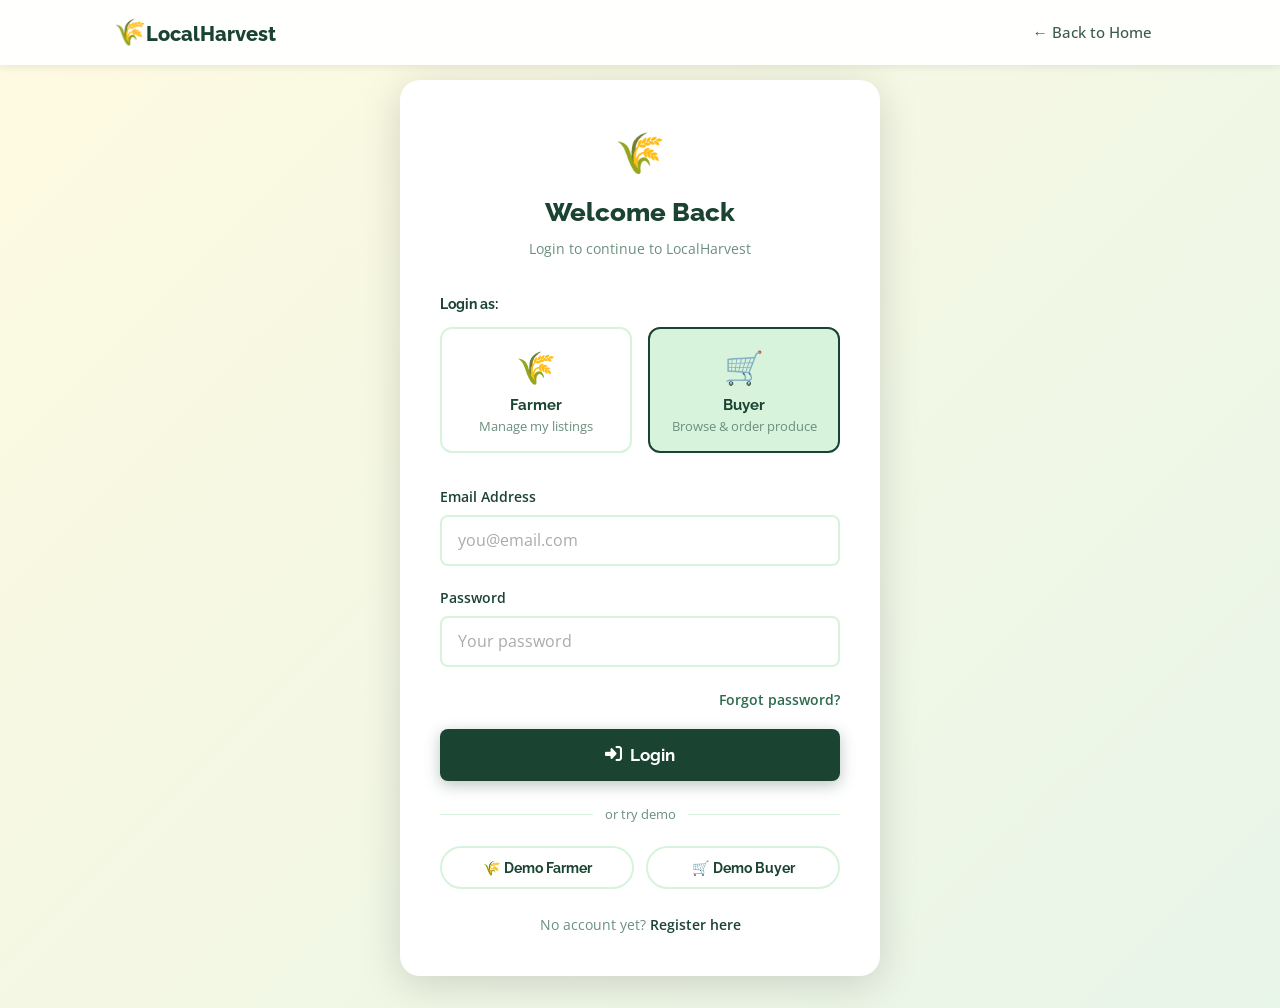
==== add-product.html @ c2644a2f "Add files via upload" ====
<!DOCTYPE html>
<html lang="en">

<head>
  <meta charset="UTF-8">
  <meta name="viewport" content="width=device-width, initial-scale=1.0">
  <title>Add Product – LocalHarvest</title>
  <link
    href="https://fonts.googleapis.com/css2?family=Raleway:wght@400;600;700;800&family=Open+Sans:wght@400;500;600&display=swap"
    rel="stylesheet">
  <link rel="stylesheet" href="https://cdnjs.cloudflare.com/ajax/libs/font-awesome/6.4.0/css/all.min.css">
  <link rel="stylesheet" href="style.css">
</head>

<body data-page="add-product">

  <nav class="navbar">
    <div class="nav-container">
      <div class="nav-brand"><a href="farmer-dashboard.html"><span class="brand-icon">🌾</span><span
            class="brand-name">LocalHarvest</span></a></div>
      <ul class="nav-links" id="navLinks">
        <li><a href="farmer-dashboard.html">← Back to Dashboard</a></li>
      </ul>
    </div>
  </nav>

  <div class="auth-page" style="align-items:flex-start;padding-top:6rem;">
    <div class="auth-card" style="max-width:580px;">
      <div class="auth-header">
        <span style="font-size:2.5rem;display:block;margin-bottom:0.5rem;">🌱</span>
        <h1>List Your Produce</h1>
        <p>Fill in the details below to add your product</p>
      </div>

      <!-- Image upload preview -->
      <div style="text-align:center;margin-bottom:1.5rem;">
        <div id="imgPreview"
          style="width:140px;height:140px;background:var(--green-pale);border-radius:var(--radius-lg);margin:0 auto 0.75rem;display:flex;align-items:center;justify-content:center;font-size:4rem;border:2px dashed var(--green-light);cursor:pointer;overflow:hidden;background-size:cover;background-position:center;"
          onclick="document.getElementById('imgUpload').click()">
          📷
        </div>
        <label for="imgUpload" style="font-size:0.85rem;color:var(--green-med);font-weight:600;cursor:pointer;">
          <i class="fas fa-camera"></i> Tap to upload photo
        </label>
        <input type="file" id="imgUpload" accept="image/*" style="display:none;">
      </div>

      <form id="addProductForm" novalidate>
        <div class="form-group">
          <label for="productName">Product Name <span style="color:#e74c3c;">*</span></label>
          <input type="text" id="productName" class="form-control" placeholder="e.g. Fresh Tomatoes, Sweet Corn">
          <div class="form-error" id="productNameError">Product name is required.</div>
        </div>

        <div style="display:grid;grid-template-columns:1fr 1fr;gap:1rem;">
          <div class="form-group">
            <label for="productCategory">Category <span style="color:#e74c3c;">*</span></label>
            <select id="productCategory" class="form-control">
              <option value="">Select category</option>
              <option value="vegetables">🥬 Vegetables</option>
              <option value="fruits">🍎 Fruits</option>
              <option value="grains">🌾 Grains</option>
              <option value="herbs">🌿 Herbs</option>
            </select>
            <div class="form-error" id="productCategoryError">Please select a category.</div>
          </div>
          <div class="form-group">
            <label for="productUnit">Unit / Per <span style="color:#e74c3c;">*</span></label>
            <select id="productUnit" class="form-control">
              <option value="">Select unit</option>
              <option value="kg">kg</option>
              <option value="bundle">bundle</option>
              <option value="piece">piece</option>
              <option value="tray">tray</option>
              <option value="sack">sack</option>
              <option value="liter">liter</option>
            </select>
            <div class="form-error" id="productUnitError">Please select a unit.</div>
          </div>
        </div>

        <div style="display:grid;grid-template-columns:1fr 1fr;gap:1rem;">
          <div class="form-group">
            <label for="productPrice">Price (₱) <span style="color:#e74c3c;">*</span></label>
            <input type="number" id="productPrice" class="form-control" placeholder="e.g. 45" min="1">
            <div class="form-error" id="productPriceError">Price is required.</div>
          </div>
          <div class="form-group">
            <label for="productQty">Available Quantity <span style="color:#e74c3c;">*</span></label>
            <input type="number" id="productQty" class="form-control" placeholder="e.g. 50" min="1">
            <div class="form-error" id="productQtyError">Quantity is required.</div>
          </div>
        </div>

        <div class="form-group">
          <label for="productDesc">Description (Optional)</label>
          <textarea id="productDesc" class="form-control" rows="3"
            placeholder="Describe your product, how it's grown, freshness, etc." style="resize:vertical;"></textarea>
        </div>

        <!-- Preview card -->
        <div id="previewCard"
          style="background:var(--cream);border-radius:var(--radius);padding:1rem;margin-bottom:1.25rem;display:none;">
          <p style="font-size:0.8rem;font-weight:600;color:var(--text-light);margin-bottom:0.5rem;">PREVIEW</p>
          <div style="display:flex;align-items:center;gap:1rem;">
            <div id="previewEmoji"
              style="font-size:2rem;width:50px;height:50px;background:var(--green-pale);border-radius:10px;display:flex;align-items:center;justify-content:center;">
            </div>
            <div>
              <div id="previewName" style="font-family:'Raleway',sans-serif;font-weight:700;color:var(--green-dark);">
              </div>
              <div id="previewPrice" style="color:var(--accent-dark);font-weight:600;font-size:0.95rem;"></div>
            </div>
          </div>
        </div>

        <button type="submit" class="btn btn-green btn-block">
          <i class="fas fa-check-circle"></i> List My Product
        </button>
        <a href="farmer-dashboard.html" class="btn btn-secondary btn-block"
          style="margin-top:0.75rem;justify-content:center;">
          Cancel
        </a>
      </form>
    </div>
  </div>

  <script src="data.js"></script>
  <script src="app.js"></script>
  <script>
    // Live preview
    const emojiMap = { vegetables: '🥬', fruits: '🍎', grains: '🌾', herbs: '🌿' };
    function updatePreview() {
      const name = document.getElementById('productName').value;
      const cat = document.getElementById('productCategory').value;
      const price = document.getElementById('productPrice').value;
      const unit = document.getElementById('productUnit').value;
      const card = document.getElementById('previewCard');
      if (name || cat || price) {
        card.style.display = 'block';
        document.getElementById('previewEmoji').textContent = emojiMap[cat] || '📦';
        document.getElementById('previewName').textContent = name || '—';
        document.getElementById('previewPrice').textContent = price ? `₱${price}${unit ? '/' + unit : ''}` : '—';
      } else {
        card.style.display = 'none';
      }
    }
    ['productName', 'productCategory', 'productPrice', 'productUnit'].forEach(id => {
      document.getElementById(id)?.addEventListener('input', updatePreview);
      document.getElementById(id)?.addEventListener('change', updatePreview);
    });
  </script>
</body>

</html>
---- style.css ----
/* ============================================================
   LocalHarvest – Main Stylesheet
   HCI 102 Final Project
   ============================================================ */

:root {
  --green-dark: #1B4332;
  --green-med: #2D6A4F;
  --green-light: #52B788;
  --green-pale: #D8F3DC;
  --cream: #FEFAE0;
  --cream-dark: #F4ECC2;
  --accent: #F4A261;
  --accent-dark: #E07B3A;
  --white: #FFFFFF;
  --text-dark: #1A1A2E;
  --text-mid: #3D5A50;
  --text-light: #6B8F7E;
  --shadow-sm: 0 2px 8px rgba(0, 0, 0, 0.08);
  --shadow-md: 0 4px 20px rgba(0, 0, 0, 0.12);
  --shadow-lg: 0 8px 40px rgba(0, 0, 0, 0.15);
  --radius: 12px;
  --radius-sm: 8px;
  --radius-lg: 20px;
  --transition: 0.25s ease;
}

/* ============================================================ RESET */
*,
*::before,
*::after {
  box-sizing: border-box;
  margin: 0;
  padding: 0;
}

html {
  scroll-behavior: smooth;
}

body {
  font-family: 'Open Sans', sans-serif;
  color: var(--text-dark);
  background: var(--white);
  line-height: 1.6;
}

a {
  text-decoration: none;
  color: inherit;
}

img {
  max-width: 100%;
  display: block;
}

button {
  cursor: pointer;
  border: none;
  background: none;
  font-family: inherit;
}

/* ============================================================ UTILITIES */
.container {
  max-width: 1100px;
  margin: 0 auto;
  padding: 0 1.5rem;
}

.section-header {
  text-align: center;
  margin-bottom: 2.5rem;
}

.section-header h2 {
  font-family: 'Raleway', sans-serif;
  font-size: clamp(1.6rem, 4vw, 2.2rem);
  font-weight: 800;
  color: var(--green-dark);
  margin-bottom: 0.5rem;
}

.section-header p {
  color: var(--text-light);
  font-size: 1rem;
}

/* ============================================================ BUTTONS */
.btn {
  display: inline-flex;
  align-items: center;
  gap: 0.5rem;
  padding: 0.85rem 1.8rem;
  border-radius: 50px;
  font-family: 'Raleway', sans-serif;
  font-weight: 700;
  font-size: 1rem;
  transition: all var(--transition);
  cursor: pointer;
  border: none;
}

.btn-primary {
  background: var(--accent);
  color: var(--white);
  box-shadow: 0 4px 15px rgba(244, 162, 97, 0.4);
}

.btn-primary:hover {
  background: var(--accent-dark);
  transform: translateY(-2px);
  box-shadow: 0 6px 20px rgba(244, 162, 97, 0.5);
}

.btn-secondary {
  background: var(--white);
  color: var(--green-dark);
  border: 2px solid var(--green-pale);
}

.btn-secondary:hover {
  background: var(--green-pale);
  border-color: var(--green-light);
  transform: translateY(-2px);
}

.btn-light {
  background: var(--white);
  color: var(--green-dark);
  font-weight: 700;
}

.btn-light:hover {
  background: var(--cream);
  transform: translateY(-2px);
}

.btn-green {
  background: var(--green-dark);
  color: var(--white);
  box-shadow: 0 4px 15px rgba(27, 67, 50, 0.3);
}

.btn-green:hover {
  background: var(--green-med);
  transform: translateY(-2px);
}

/* ============================================================ NAVBAR */
.navbar {
  position: fixed;
  top: 0;
  left: 0;
  right: 0;
  z-index: 1000;
  background: rgba(255, 255, 255, 0.95);
  backdrop-filter: blur(10px);
  box-shadow: var(--shadow-sm);
  transition: all var(--transition);
}

.nav-container {
  max-width: 1100px;
  margin: 0 auto;
  padding: 0 1.5rem;
  display: flex;
  align-items: center;
  justify-content: space-between;
  height: 65px;
}

.nav-brand {
  display: flex;
  align-items: center;
  gap: 0.5rem;
}

.brand-icon {
  font-size: 1.6rem;
}

.brand-name {
  font-family: 'Raleway', sans-serif;
  font-weight: 800;
  font-size: 1.25rem;
  color: var(--green-dark);
}

.nav-links {
  display: flex;
  align-items: center;
  gap: 0.5rem;
  list-style: none;
}

.nav-links a {
  padding: 0.45rem 0.9rem;
  border-radius: 8px;
  font-size: 0.95rem;
  font-weight: 500;
  color: var(--text-mid);
  transition: all var(--transition);
}

.nav-links a:hover {
  color: var(--green-dark);
  background: var(--green-pale);
}

.nav-btn {
  font-family: 'Raleway', sans-serif;
  font-weight: 700 !important;
}

.btn-outline {
  border: 2px solid var(--green-light) !important;
  color: var(--green-dark) !important;
  padding: 0.4rem 1.1rem !important;
}

.btn-filled {
  background: var(--green-dark) !important;
  color: var(--white) !important;
  padding: 0.4rem 1.1rem !important;
  border-radius: 8px;
}

.btn-filled:hover {
  background: var(--green-med) !important;
}

.nav-toggle {
  display: none;
  font-size: 1.3rem;
  color: var(--green-dark);
  padding: 0.4rem;
}

/* ============================================================ HERO */
.hero {
  min-height: 100vh;
  padding: 6rem 1.5rem 3rem;
  display: flex;
  align-items: center;
  background: linear-gradient(135deg, var(--cream) 0%, #e8f5e9 50%, var(--white) 100%);
}

.hero {
  max-width: 1100px;
  margin: 0 auto;
  display: grid;
  grid-template-columns: 1fr 1fr;
  gap: 4rem;
  align-items: center;
  width: 100%;
}

.hero-badge {
  display: inline-block;
  background: var(--green-pale);
  color: var(--green-dark);
  padding: 0.5rem 1.2rem;
  border-radius: 50px;
  font-size: 0.9rem;
  font-weight: 600;
  margin-bottom: 1.5rem;
}

.hero-content h1 {
  font-family: 'Raleway', sans-serif;
  font-size: clamp(2rem, 5vw, 3rem);
  font-weight: 800;
  line-height: 1.2;
  color: var(--green-dark);
  margin-bottom: 1rem;
}

.hero-content h1 .highlight {
  color: var(--accent-dark);
  position: relative;
}

.hero-sub {
  font-size: 1.1rem;
  color: var(--text-mid);
  margin-bottom: 2rem;
  max-width: 440px;
}

.hero-btns {
  display: flex;
  gap: 1rem;
  flex-wrap: wrap;
  margin-bottom: 2.5rem;
}

.hero-stats {
  display: flex;
  align-items: center;
  gap: 1.5rem;
}

.stat {
  display: flex;
  flex-direction: column;
}

.stat-num {
  font-family: 'Raleway', sans-serif;
  font-size: 1.5rem;
  font-weight: 800;
  color: var(--green-dark);
}

.stat-label {
  font-size: 0.8rem;
  color: var(--text-light);
}

.stat-divider {
  width: 1px;
  height: 35px;
  background: var(--green-light);
  opacity: 0.4;
}

/* Hero visual – card stack */
.hero-visual {
  display: flex;
  justify-content: center;
  align-items: center;
}

.hero-card-stack {
  position: relative;
  width: 260px;
  height: 320px;
}

.product-preview-card {
  position: absolute;
  width: 220px;
  background: var(--white);
  border-radius: var(--radius-lg);
  box-shadow: var(--shadow-md);
  overflow: hidden;
  transition: transform 0.4s ease;
}

.ppc-img {
  height: 130px;
  display: flex;
  align-items: center;
  justify-content: center;
  font-size: 2.5rem;
}

.ppc-info {
  padding: 1rem;
  display: flex;
  flex-direction: column;
  gap: 0.25rem;
}

.ppc-info strong {
  font-family: 'Raleway', sans-serif;
  font-size: 1rem;
  font-weight: 700;
  color: var(--green-dark);
}

.ppc-info span {
  font-size: 0.95rem;
  font-weight: 600;
  color: var(--accent-dark);
}

.ppc-farmer {
  font-size: 0.8rem;
  color: var(--text-light);
  margin-top: 0.25rem;
}

.card-back {
  top: 20px;
  left: 20px;
  transform: rotate(-6deg);
  z-index: 1;
  opacity: 0.75;
}

.card-mid {
  top: 10px;
  left: 10px;
  transform: rotate(-2deg);
  z-index: 2;
  opacity: 0.9;
}

.card-front {
  top: 0;
  left: 0;
  transform: rotate(2deg);
  z-index: 3;
}

.card-front:hover {
  transform: rotate(0deg) scale(1.03);
  box-shadow: var(--shadow-lg);
}

/* ============================================================ HOW IT WORKS */
.how-it-works {
  background: var(--white);
  padding: 5rem 1.5rem;
}

.steps-grid {
  display: grid;
  grid-template-columns: 1fr auto 1fr;
  gap: 2rem;
  align-items: start;
}

.role-badge {
  display: inline-flex;
  align-items: center;
  gap: 0.5rem;
  padding: 0.6rem 1.2rem;
  border-radius: 50px;
  font-family: 'Raleway', sans-serif;
  font-weight: 700;
  font-size: 0.9rem;
  margin-bottom: 1.5rem;
}

.farmer-badge {
  background: var(--green-pale);
  color: var(--green-dark);
}

.buyer-badge {
  background: #fff3e0;
  color: #c25f0a;
}

.step {
  display: flex;
  gap: 1rem;
  margin-bottom: 1.5rem;
  align-items: flex-start;
}

.step-num {
  width: 40px;
  height: 40px;
  min-width: 40px;
  background: var(--green-dark);
  color: var(--white);
  border-radius: 50%;
  display: flex;
  align-items: center;
  justify-content: center;
  font-family: 'Raleway', sans-serif;
  font-weight: 800;
  font-size: 1rem;
}

.step-text strong {
  font-family: 'Raleway', sans-serif;
  font-size: 1rem;
  font-weight: 700;
  color: var(--green-dark);
  display: block;
  margin-bottom: 0.25rem;
}

.step-text p {
  font-size: 0.9rem;
  color: var(--text-light);
}

.steps-divider {
  display: flex;
  flex-direction: column;
  align-items: center;
  justify-content: center;
  gap: 0.5rem;
  padding-top: 3rem;
}

.divider-line {
  flex: 1;
  width: 2px;
  background: linear-gradient(to bottom, transparent, var(--green-light), transparent);
}

.divider-icon {
  font-size: 1.8rem;
}

/* ============================================================ BROWSE PREVIEW */
.browse-preview {
  background: var(--cream);
  padding: 5rem 1.5rem;
}

.category-filter {
  display: flex;
  gap: 0.75rem;
  flex-wrap: wrap;
  justify-content: center;
  margin-bottom: 2rem;
}

.cat-btn {
  display: inline-flex;
  align-items: center;
  gap: 0.4rem;
  padding: 0.6rem 1.2rem;
  border-radius: 50px;
  border: 2px solid transparent;
  font-family: 'Raleway', sans-serif;
  font-weight: 600;
  font-size: 0.9rem;
  color: var(--text-mid);
  background: var(--white);
  cursor: pointer;
  transition: all var(--transition);
}

.cat-btn:hover,
.cat-btn.active {
  background: var(--green-dark);
  color: var(--white);
  border-color: var(--green-dark);
}

.products-grid {
  display: grid;
  grid-template-columns: repeat(auto-fill, minmax(220px, 1fr));
  gap: 1.5rem;
  margin-bottom: 2rem;
}

/* Product card */
.product-card {
  background: var(--white);
  border-radius: var(--radius);
  box-shadow: var(--shadow-sm);
  overflow: hidden;
  transition: all var(--transition);
  cursor: pointer;
}

.product-card:hover {
  transform: translateY(-4px);
  box-shadow: var(--shadow-md);
}

.product-card-img {
  height: 150px;
  display: flex;
  align-items: center;
  justify-content: center;
  font-size: 3.5rem;
  background: var(--green-pale);
  position: relative;
}

.product-card-body {
  padding: 1rem;
}

.product-card-name {
  font-family: 'Raleway', sans-serif;
  font-weight: 700;
  font-size: 1rem;
  color: var(--green-dark);
  margin-bottom: 0.25rem;
}

.product-card-price {
  font-size: 1.05rem;
  font-weight: 600;
  color: var(--accent-dark);
  margin-bottom: 0.5rem;
}

.product-card-meta {
  font-size: 0.8rem;
  color: var(--text-light);
  display: flex;
  align-items: center;
  gap: 0.4rem;
}

.badge-available {
  background: var(--green-pale);
  color: var(--green-dark);
  font-size: 0.7rem;
  font-weight: 600;
  padding: 0.2rem 0.6rem;
  border-radius: 20px;
}

.browse-cta {
  text-align: center;
}

/* ============================================================ FARMER CTA SECTION */
.farmer-cta {
  background: var(--green-dark);
  padding: 5rem 1.5rem;
}

.cta-content {
  display: grid;
  grid-template-columns: 1fr 1fr;
  gap: 4rem;
  align-items: center;
  max-width: 1100px;
  margin: 0 auto;
}

.cta-text h2 {
  font-family: 'Raleway', sans-serif;
  font-size: clamp(1.6rem, 4vw, 2.2rem);
  font-weight: 800;
  color: var(--white);
  margin-bottom: 1rem;
}

.cta-text p {
  color: var(--green-pale);
  font-size: 1rem;
  margin-bottom: 2rem;
}

.cta-icons {
  display: flex;
  gap: 2rem;
  justify-content: center;
  flex-wrap: wrap;
}

.cta-icon-item {
  display: flex;
  flex-direction: column;
  align-items: center;
  gap: 0.5rem;
}

.cta-icon-item span {
  font-size: 2.5rem;
  background: rgba(255, 255, 255, 0.1);
  width: 65px;
  height: 65px;
  border-radius: 16px;
  display: flex;
  align-items: center;
  justify-content: center;
}

.cta-icon-item p {
  color: var(--green-pale);
  font-size: 0.85rem;
  font-weight: 500;
  text-align: center;
}

/* ============================================================ FOOTER */
.footer {
  background: var(--text-dark);
  padding: 3rem 1.5rem 1.5rem;
}

.footer-top {
  display: flex;
  justify-content: space-between;
  align-items: flex-start;
  flex-wrap: wrap;
  gap: 2rem;
  margin-bottom: 2rem;
}

.footer-brand .brand-name {
  color: var(--white);
  font-size: 1.2rem;
}

.footer-brand p {
  color: #888;
  font-size: 0.85rem;
  margin-top: 0.5rem;
}

.footer-links {
  display: flex;
  flex-direction: column;
  gap: 0.5rem;
}

.footer-links a {
  color: #aaa;
  font-size: 0.9rem;
  transition: color var(--transition);
}

.footer-links a:hover {
  color: var(--green-light);
}

.footer-bottom {
  border-top: 1px solid #333;
  padding-top: 1.5rem;
  text-align: center;
}

.footer-bottom p {
  color: #666;
  font-size: 0.8rem;
}

/* ============================================================ FORMS */
.auth-page {
  min-height: 100vh;
  background: linear-gradient(135deg, var(--cream) 0%, #e8f5e9 100%);
  display: flex;
  align-items: center;
  justify-content: center;
  padding: 2rem 1rem;
  padding-top: 5rem;
}

.auth-card {
  background: var(--white);
  border-radius: var(--radius-lg);
  box-shadow: var(--shadow-lg);
  padding: 2.5rem;
  width: 100%;
  max-width: 480px;
}

.auth-header {
  text-align: center;
  margin-bottom: 2rem;
}

.auth-header .brand-icon {
  font-size: 2.5rem;
  display: block;
  margin-bottom: 0.5rem;
}

.auth-header h1 {
  font-family: 'Raleway', sans-serif;
  font-weight: 800;
  font-size: 1.6rem;
  color: var(--green-dark);
  margin-bottom: 0.25rem;
}

.auth-header p {
  color: var(--text-light);
  font-size: 0.9rem;
}

.role-selector {
  display: grid;
  grid-template-columns: 1fr 1fr;
  gap: 1rem;
  margin-bottom: 2rem;
}

.role-btn {
  padding: 1rem;
  border: 2px solid var(--green-pale);
  border-radius: var(--radius);
  background: var(--white);
  cursor: pointer;
  transition: all var(--transition);
  text-align: center;
}

.role-btn .role-icon {
  font-size: 2rem;
  display: block;
  margin-bottom: 0.5rem;
}

.role-btn .role-label {
  font-family: 'Raleway', sans-serif;
  font-weight: 700;
  font-size: 0.95rem;
  color: var(--green-dark);
  display: block;
}

.role-btn .role-desc {
  font-size: 0.8rem;
  color: var(--text-light);
  display: block;
  margin-top: 0.2rem;
}

.role-btn.active,
.role-btn:hover {
  border-color: var(--green-dark);
  background: var(--green-pale);
}

.form-group {
  margin-bottom: 1.25rem;
}

.form-group label {
  display: block;
  font-weight: 600;
  font-size: 0.9rem;
  color: var(--green-dark);
  margin-bottom: 0.4rem;
}

.form-control {
  width: 100%;
  padding: 0.8rem 1rem;
  border: 2px solid var(--green-pale);
  border-radius: var(--radius-sm);
  font-family: 'Open Sans', sans-serif;
  font-size: 1rem;
  color: var(--text-dark);
  transition: border-color var(--transition);
  background: var(--white);
}

.form-control:focus {
  outline: none;
  border-color: var(--green-light);
  box-shadow: 0 0 0 3px rgba(82, 183, 136, 0.15);
}

.form-control::placeholder {
  color: #aaa;
}

.form-error {
  color: #e74c3c;
  font-size: 0.8rem;
  margin-top: 0.3rem;
  display: none;
}

.form-error.show {
  display: block;
}

.input-invalid {
  border-color: #e74c3c !important;
}

.btn-block {
  width: 100%;
  justify-content: center;
  padding: 1rem;
  font-size: 1.05rem;
  border-radius: var(--radius-sm);
}

.auth-footer {
  text-align: center;
  margin-top: 1.5rem;
  font-size: 0.9rem;
  color: var(--text-light);
}

.auth-footer a {
  color: var(--green-dark);
  font-weight: 600;
}

/* ============================================================ DASHBOARD */
.dashboard-page {
  min-height: 100vh;
  background: var(--cream);
  padding-top: 65px;
}

.dashboard-header {
  background: var(--green-dark);
  color: var(--white);
  padding: 2.5rem 1.5rem;
}

.dashboard-header-inner {
  max-width: 1100px;
  margin: 0 auto;
  display: flex;
  align-items: center;
  justify-content: space-between;
  flex-wrap: wrap;
  gap: 1rem;
}

.dashboard-welcome h1 {
  font-family: 'Raleway', sans-serif;
  font-size: 1.6rem;
  font-weight: 800;
  margin-bottom: 0.25rem;
}

.dashboard-welcome p {
  color: var(--green-pale);
  font-size: 0.9rem;
}

.dashboard-body {
  max-width: 1100px;
  margin: 2rem auto;
  padding: 0 1.5rem;
}

.dashboard-stats {
  display: grid;
  grid-template-columns: repeat(auto-fill, minmax(160px, 1fr));
  gap: 1rem;
  margin-bottom: 2rem;
}

.dash-stat {
  background: var(--white);
  border-radius: var(--radius);
  padding: 1.25rem;
  box-shadow: var(--shadow-sm);
  text-align: center;
}

.dash-stat-num {
  font-family: 'Raleway', sans-serif;
  font-size: 1.8rem;
  font-weight: 800;
  color: var(--green-dark);
}

.dash-stat-label {
  font-size: 0.8rem;
  color: var(--text-light);
  margin-top: 0.25rem;
}

.section-title-row {
  display: flex;
  align-items: center;
  justify-content: space-between;
  margin-bottom: 1.5rem;
}

.section-title-row h2 {
  font-family: 'Raleway', sans-serif;
  font-size: 1.3rem;
  font-weight: 700;
  color: var(--green-dark);
}

.manage-grid {
  display: grid;
  grid-template-columns: repeat(auto-fill, minmax(240px, 1fr));
  gap: 1.25rem;
}

.manage-card {
  background: var(--white);
  border-radius: var(--radius);
  box-shadow: var(--shadow-sm);
  overflow: hidden;
  transition: box-shadow var(--transition);
}

.manage-card:hover {
  box-shadow: var(--shadow-md);
}

.manage-card-img {
  height: 130px;
  display: flex;
  align-items: center;
  justify-content: center;
  font-size: 3rem;
  background: var(--green-pale);
}

.manage-card-body {
  padding: 1rem;
}

.manage-card-name {
  font-family: 'Raleway', sans-serif;
  font-weight: 700;
  font-size: 0.95rem;
  color: var(--green-dark);
  margin-bottom: 0.2rem;
}

.manage-card-price {
  font-size: 0.95rem;
  font-weight: 600;
  color: var(--accent-dark);
  margin-bottom: 0.5rem;
}

.manage-card-meta {
  font-size: 0.78rem;
  color: var(--text-light);
  margin-bottom: 0.75rem;
}

.manage-card-actions {
  display: flex;
  gap: 0.5rem;
}

.btn-edit {
  padding: 0.4rem 0.9rem;
  background: var(--green-pale);
  color: var(--green-dark);
  border-radius: 6px;
  font-size: 0.8rem;
  font-weight: 600;
  transition: all var(--transition);
}

.btn-edit:hover {
  background: var(--green-light);
  color: var(--white);
}

.btn-delete {
  padding: 0.4rem 0.9rem;
  background: #ffe4e4;
  color: #c0392b;
  border-radius: 6px;
  font-size: 0.8rem;
  font-weight: 600;
  transition: all var(--transition);
}

.btn-delete:hover {
  background: #c0392b;
  color: var(--white);
}

/* ============================================================ BROWSE PAGE */
.browse-page {
  min-height: 100vh;
  background: var(--cream);
  padding-top: 65px;
}

.browse-hero {
  background: var(--green-dark);
  padding: 3rem 1.5rem;
  text-align: center;
}

.browse-hero h1 {
  font-family: 'Raleway', sans-serif;
  font-size: 1.8rem;
  font-weight: 800;
  color: var(--white);
  margin-bottom: 0.5rem;
}

.browse-hero p {
  color: var(--green-pale);
}

.location-bar {
  display: flex;
  gap: 0.5rem;
  max-width: 400px;
  margin: 1.5rem auto 0;
}

.location-bar .form-control {
  border-radius: 50px 0 0 50px;
  border-right: none;
}

.location-bar .btn {
  border-radius: 0 50px 50px 0;
  padding: 0.75rem 1.5rem;
}

.browse-body {
  max-width: 1100px;
  margin: 2rem auto;
  padding: 0 1.5rem;
}

/* ============================================================ PRODUCT DETAIL */
.detail-page {
  min-height: 100vh;
  background: var(--cream);
  padding: 5rem 1.5rem 3rem;
}

.detail-card {
  background: var(--white);
  max-width: 800px;
  margin: 0 auto;
  border-radius: var(--radius-lg);
  box-shadow: var(--shadow-lg);
  overflow: hidden;
}

.detail-img {
  height: 280px;
  display: flex;
  align-items: center;
  justify-content: center;
  font-size: 7rem;
  background: linear-gradient(135deg, var(--green-pale), var(--cream));
}

.detail-body {
  padding: 2rem;
}

.detail-category {
  display: inline-block;
  background: var(--green-pale);
  color: var(--green-dark);
  padding: 0.3rem 0.8rem;
  border-radius: 20px;
  font-size: 0.8rem;
  font-weight: 600;
  margin-bottom: 1rem;
}

.detail-name {
  font-family: 'Raleway', sans-serif;
  font-size: 1.8rem;
  font-weight: 800;
  color: var(--green-dark);
  margin-bottom: 0.5rem;
}

.detail-price {
  font-size: 1.6rem;
  font-weight: 700;
  color: var(--accent-dark);
  margin-bottom: 1.5rem;
}

.detail-farmer {
  display: flex;
  align-items: center;
  gap: 0.75rem;
  padding: 1rem;
  background: var(--cream);
  border-radius: var(--radius-sm);
  margin-bottom: 1.5rem;
}

.farmer-avatar {
  width: 45px;
  height: 45px;
  background: var(--green-dark);
  border-radius: 50%;
  display: flex;
  align-items: center;
  justify-content: center;
  font-size: 1.2rem;
  color: var(--white);
}

.farmer-info strong {
  font-family: 'Raleway', sans-serif;
  display: block;
  font-size: 0.95rem;
  color: var(--green-dark);
}

.farmer-info span {
  font-size: 0.82rem;
  color: var(--text-light);
}

.qty-selector {
  display: flex;
  align-items: center;
  gap: 1rem;
  margin-bottom: 1.5rem;
}

.qty-selector label {
  font-weight: 600;
  color: var(--green-dark);
}

.qty-controls {
  display: flex;
  align-items: center;
  gap: 0.75rem;
}

.qty-btn {
  width: 38px;
  height: 38px;
  border: 2px solid var(--green-light);
  border-radius: 50%;
  display: flex;
  align-items: center;
  justify-content: center;
  font-size: 1.1rem;
  font-weight: 700;
  color: var(--green-dark);
  background: var(--white);
  cursor: pointer;
  transition: all var(--transition);
}

.qty-btn:hover {
  background: var(--green-dark);
  color: var(--white);
  border-color: var(--green-dark);
}

.qty-num {
  font-family: 'Raleway', sans-serif;
  font-size: 1.2rem;
  font-weight: 700;
  min-width: 2rem;
  text-align: center;
}

/* ============================================================ MODALS & TOASTS */
.modal-overlay {
  position: fixed;
  inset: 0;
  background: rgba(0, 0, 0, 0.5);
  z-index: 2000;
  display: flex;
  align-items: center;
  justify-content: center;
  padding: 1rem;
  opacity: 0;
  pointer-events: none;
  transition: opacity var(--transition);
}

.modal-overlay.open {
  opacity: 1;
  pointer-events: all;
}

.modal {
  background: var(--white);
  border-radius: var(--radius-lg);
  padding: 2rem;
  max-width: 500px;
  width: 100%;
  box-shadow: var(--shadow-lg);
  transform: scale(0.95);
  transition: transform var(--transition);
}

.modal-overlay.open .modal {
  transform: scale(1);
}

.modal-header {
  display: flex;
  align-items: center;
  justify-content: space-between;
  margin-bottom: 1.5rem;
}

.modal-header h2 {
  font-family: 'Raleway', sans-serif;
  font-size: 1.25rem;
  font-weight: 700;
  color: var(--green-dark);
}

.modal-close {
  font-size: 1.3rem;
  color: var(--text-light);
  cursor: pointer;
}

.toast {
  position: fixed;
  bottom: 1.5rem;
  right: 1.5rem;
  z-index: 3000;
  background: var(--green-dark);
  color: var(--white);
  padding: 1rem 1.5rem;
  border-radius: var(--radius);
  box-shadow: var(--shadow-lg);
  font-size: 0.9rem;
  font-weight: 500;
  transform: translateY(100px);
  opacity: 0;
  transition: all 0.3s ease;
  max-width: 300px;
}

.toast.show {
  transform: translateY(0);
  opacity: 1;
}

.toast.success {
  background: var(--green-dark);
}

.toast.error {
  background: #c0392b;
}

/* ============================================================ ORDER CONFIRM */
.confirm-page {
  min-height: 100vh;
  background: linear-gradient(135deg, var(--cream) 0%, #e8f5e9 100%);
  padding: 5rem 1rem;
  display: flex;
  align-items: center;
  justify-content: center;
}

.confirm-card {
  background: var(--white);
  border-radius: var(--radius-lg);
  box-shadow: var(--shadow-lg);
  padding: 3rem 2rem;
  max-width: 520px;
  width: 100%;
  text-align: center;
}

.confirm-icon {
  font-size: 4rem;
  margin-bottom: 1rem;
  display: block;
}

.confirm-card h1 {
  font-family: 'Raleway', sans-serif;
  font-size: 1.8rem;
  font-weight: 800;
  color: var(--green-dark);
  margin-bottom: 0.5rem;
}

.confirm-card p {
  color: var(--text-light);
  margin-bottom: 2rem;
}

.order-summary {
  background: var(--cream);
  border-radius: var(--radius);
  padding: 1.5rem;
  text-align: left;
  margin-bottom: 2rem;
}

.order-row {
  display: flex;
  justify-content: space-between;
  padding: 0.4rem 0;
  border-bottom: 1px solid var(--cream-dark);
  font-size: 0.9rem;
}

.order-row:last-child {
  border: none;
  font-weight: 700;
  font-size: 1rem;
  color: var(--green-dark);
}

.confirm-btns {
  display: flex;
  flex-direction: column;
  gap: 1rem;
}

/* ============================================================ PROFILE */
.profile-page {
  min-height: 100vh;
  background: var(--cream);
  padding: 5rem 1.5rem 3rem;
}

.profile-card {
  max-width: 600px;
  margin: 0 auto;
}

.profile-header-card {
  background: var(--green-dark);
  border-radius: var(--radius-lg);
  padding: 2rem;
  color: var(--white);
  text-align: center;
  margin-bottom: 1.5rem;
}

.profile-avatar {
  width: 80px;
  height: 80px;
  background: var(--green-light);
  border-radius: 50%;
  display: flex;
  align-items: center;
  justify-content: center;
  font-size: 2rem;
  margin: 0 auto 1rem;
}

.profile-name {
  font-family: 'Raleway', sans-serif;
  font-size: 1.4rem;
  font-weight: 800;
}

.profile-role {
  background: rgba(255, 255, 255, 0.15);
  padding: 0.3rem 0.9rem;
  border-radius: 20px;
  font-size: 0.85rem;
  font-weight: 600;
  margin-top: 0.5rem;
  display: inline-block;
}

.profile-info-card {
  background: var(--white);
  border-radius: var(--radius-lg);
  padding: 2rem;
  box-shadow: var(--shadow-sm);
}

.info-row {
  display: flex;
  justify-content: space-between;
  align-items: center;
  padding: 0.75rem 0;
  border-bottom: 1px solid var(--green-pale);
}

.info-row:last-child {
  border: none;
}

.info-label {
  font-size: 0.85rem;
  color: var(--text-light);
}

.info-value {
  font-weight: 600;
  color: var(--green-dark);
}

/* ============================================================ EMPTY STATE */
.empty-state {
  text-align: center;
  padding: 4rem 1rem;
  color: var(--text-light);
}

.empty-state .empty-icon {
  font-size: 4rem;
  display: block;
  margin-bottom: 1rem;
}

.empty-state h3 {
  font-family: 'Raleway', sans-serif;
  font-size: 1.2rem;
  color: var(--green-dark);
  margin-bottom: 0.5rem;
}

.empty-state p {
  font-size: 0.9rem;
  max-width: 300px;
  margin: 0 auto 1.5rem;
}

/* ============================================================ RESPONSIVE */
@media (max-width: 768px) {
  .hero {
    grid-template-columns: 1fr;
    gap: 2rem;
    text-align: center;
  }

  .hero-btns {
    justify-content: center;
  }

  .hero-stats {
    justify-content: center;
  }

  .hero-sub {
    margin: 0 auto 2rem;
  }

  .hero-visual {
    display: none;
  }

  .steps-grid {
    grid-template-columns: 1fr;
  }

  .steps-divider {
    flex-direction: row;
    padding-top: 0;
  }

  .divider-line {
    flex: 1;
    height: 2px;
    width: auto;
    background: linear-gradient(to right, transparent, var(--green-light), transparent);
  }

  .cta-content {
    grid-template-columns: 1fr;
    text-align: center;
  }

  .nav-links {
    display: none;
    flex-direction: column;
    position: absolute;
    top: 65px;
    left: 0;
    right: 0;
    background: var(--white);
    padding: 1rem;
    box-shadow: var(--shadow-md);
    gap: 0.25rem;
  }

  .nav-links.open {
    display: flex;
  }

  .nav-toggle {
    display: block;
  }

  .navbar {
    position: relative;
  }

  body {
    padding-top: 0;
  }

  .auth-page,
  .dashboard-page {
    padding-top: 0;
  }
}

@media (max-width: 480px) {
  .hero-stats {
    flex-direction: column;
    gap: 0.75rem;
  }

  .stat-divider {
    display: none;
  }

  .dashboard-stats {
    grid-template-columns: 1fr 1fr;
  }
}
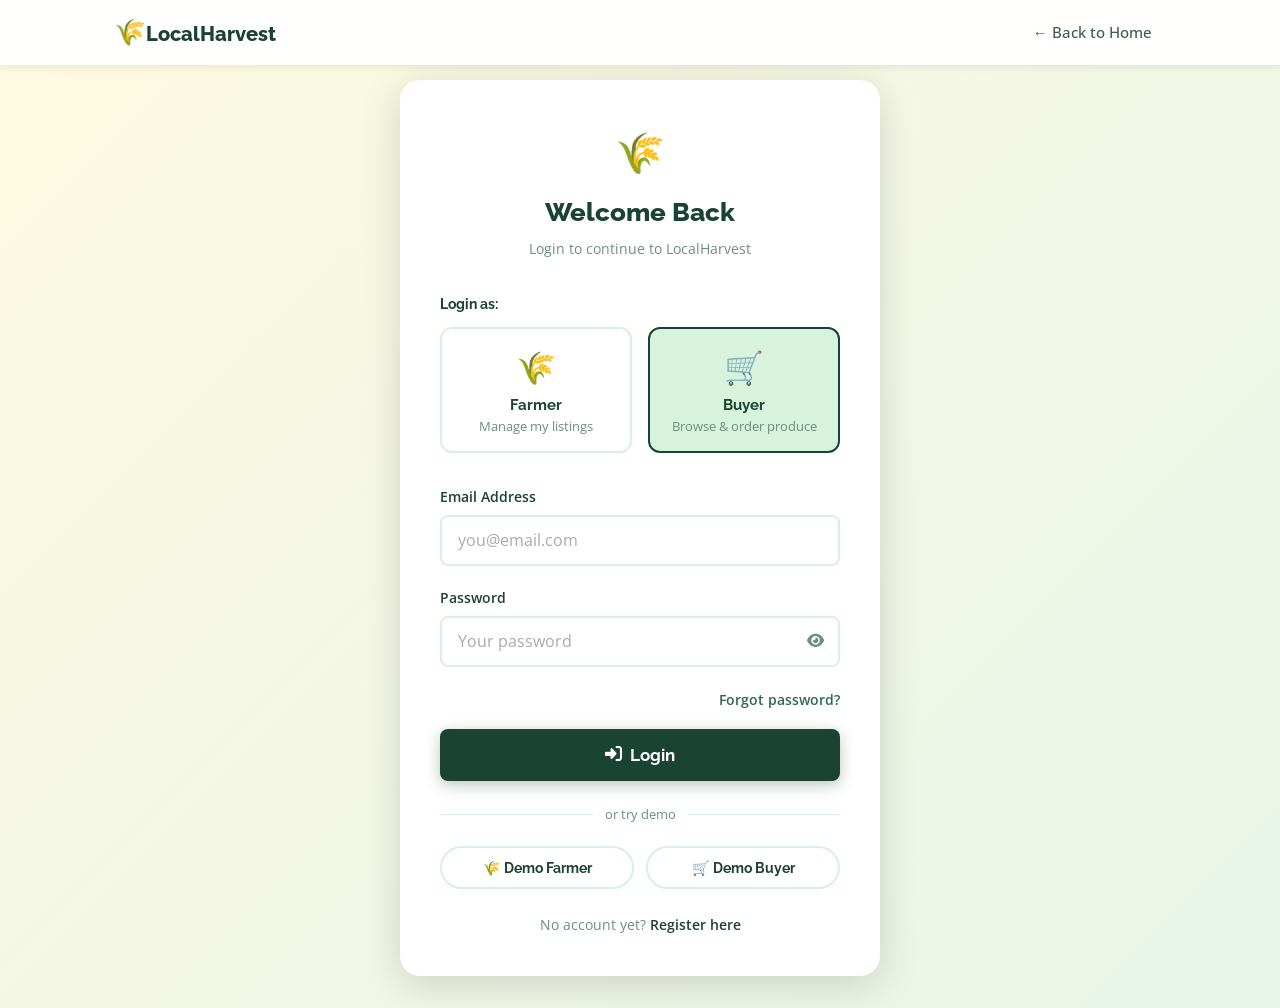
==== commit d31bf542: "Update add-product.html" ====
--- a/add-product.html
+++ b/add-product.html
@@ -4,6 +4,13 @@
 <head>
   <meta charset="UTF-8">
   <meta name="viewport" content="width=device-width, initial-scale=1.0">
+  <!-- Favicons -->
+  <link rel="icon" type="image/x-icon"    href="favicon.ico">
+  <link rel="icon" type="image/svg+xml"   href="favicon.svg">
+  <link rel="icon" type="image/png" sizes="192x192" href="favicon-192.png">
+  <link rel="icon" type="image/png" sizes="512x512" href="favicon-512.png">
+  <link rel="apple-touch-icon" sizes="180x180"      href="apple-touch-icon.png">
+  <meta name="theme-color" content="#1a5c38">
   <title>Add Product – LocalHarvest</title>
   <link
     href="https://fonts.googleapis.com/css2?family=Raleway:wght@400;600;700;800&family=Open+Sans:wght@400;500;600&display=swap"
@@ -14,7 +21,7 @@
 
 <body data-page="add-product">
 
-  <nav class="navbar">
+  <nav class="navbar" id="navbar">
     <div class="nav-container">
       <div class="nav-brand"><a href="farmer-dashboard.html"><span class="brand-icon">🌾</span><span
             class="brand-name">LocalHarvest</span></a></div>
@@ -59,8 +66,13 @@
               <option value="">Select category</option>
               <option value="vegetables">🥬 Vegetables</option>
               <option value="fruits">🍎 Fruits</option>
-              <option value="grains">🌾 Grains</option>
-              <option value="herbs">🌿 Herbs</option>
+              <option value="grains">🌾 Grains &amp; Legumes</option>
+              <option value="herbs">🌿 Herbs &amp; Spices</option>
+              <option value="coconut">🥥 Coconut &amp; Copra</option>
+              <option value="cacao">🍫 Cacao &amp; Cocoa</option>
+              <option value="meat">🥩 Meat &amp; Poultry</option>
+              <option value="seafood">🐟 Seafood</option>
+              <option value="dairy">🥛 Dairy &amp; Processed</option>
             </select>
             <div class="form-error" id="productCategoryError">Please select a category.</div>
           </div>
@@ -125,6 +137,18 @@
     </div>
   </div>
 
+  <!-- ══ CONFIRM MODAL ══ -->
+  <div class="modal-overlay" id="confirmModal">
+    <div class="modal" style="max-width:400px;text-align:center;position:relative;">
+      <button class="modal-close" id="closeConfirmModal" style="position:absolute;top:1.25rem;right:1.5rem;"><i class="fas fa-times"></i></button>
+      <span style="font-size:2.5rem;display:block;margin-bottom:0.75rem;">⚠️</span>
+      <h2 id="confirmModalTitle" style="font-family:'Raleway',sans-serif;font-size:1.1rem;color:var(--green-dark);margin-bottom:0.5rem;">Are you sure?</h2>
+      <p id="confirmModalMessage" style="color:var(--text-light);font-size:0.9rem;margin-bottom:1.25rem;"></p>
+      <button id="confirmModalAction" class="btn btn-green btn-block" style="justify-content:center;">Confirm</button>
+      <button id="cancelConfirmModal" class="btn btn-secondary btn-block" style="margin-top:0.5rem;justify-content:center;">Cancel</button>
+    </div>
+  </div>
+
   <script src="data.js"></script>
   <script src="app.js"></script>
   <script>
@@ -152,4 +176,4 @@
   </script>
 </body>
 
-</html>+</html>
--- a/style.css
+++ b/style.css
@@ -509,26 +509,42 @@
 
 .category-filter {
   display: flex;
-  gap: 0.75rem;
+  gap: 0.6rem;
   flex-wrap: wrap;
   justify-content: center;
   margin-bottom: 2rem;
+  /* Mobile: horizontal scroll */
+}
+
+/* Mobile: scrollable horizontal strip */
+@media (max-width: 640px) {
+  .category-filter {
+    flex-wrap: nowrap;
+    overflow-x: auto;
+    justify-content: flex-start;
+    padding-bottom: 0.5rem;
+    -webkit-overflow-scrolling: touch;
+    scrollbar-width: none;
+  }
+  .category-filter::-webkit-scrollbar { display: none; }
 }
 
 .cat-btn {
   display: inline-flex;
   align-items: center;
   gap: 0.4rem;
-  padding: 0.6rem 1.2rem;
+  padding: 0.55rem 1rem;
   border-radius: 50px;
   border: 2px solid transparent;
   font-family: 'Raleway', sans-serif;
   font-weight: 600;
-  font-size: 0.9rem;
+  font-size: 0.85rem;
   color: var(--text-mid);
   background: var(--white);
   cursor: pointer;
   transition: all var(--transition);
+  white-space: nowrap;
+  flex-shrink: 0;
 }
 
 .cat-btn:hover,
@@ -1542,30 +1558,111 @@
   .nav-links {
     display: none;
     flex-direction: column;
+    align-items: stretch;
     position: absolute;
     top: 65px;
     left: 0;
     right: 0;
     background: var(--white);
-    padding: 1rem;
-    box-shadow: var(--shadow-md);
-    gap: 0.25rem;
+    padding: 0.75rem 1rem 1rem;
+    box-shadow: 0 8px 24px rgba(0,0,0,0.12);
+    gap: 0.35rem;
+    border-top: 1px solid var(--green-pale);
+    animation: slideDown 0.2s ease;
+  }
+
+  @keyframes slideDown {
+    from { opacity: 0; transform: translateY(-8px); }
+    to   { opacity: 1; transform: translateY(0); }
   }
 
   .nav-links.open {
     display: flex;
   }
 
+  .nav-links li {
+    width: 100%;
+  }
+
+  .nav-links a,
+  .nav-links li > button {
+    display: flex;
+    align-items: center;
+    justify-content: center;
+    width: 100%;
+    padding: 0.7rem 1rem;
+    border-radius: 8px;
+    font-size: 0.95rem;
+    font-weight: 600;
+    text-align: center;
+    box-sizing: border-box;
+    cursor: pointer;
+    font-family: 'Raleway', sans-serif;
+  }
+
+  .nav-links a:not(.nav-btn) {
+    color: var(--text-mid);
+    background: transparent;
+  }
+
+  .nav-links a:not(.nav-btn):hover {
+    background: var(--green-pale);
+    color: var(--green-dark);
+  }
+
+  .nav-links .btn-outline {
+    border: 2px solid var(--green-light) !important;
+    color: var(--green-dark) !important;
+    background: transparent !important;
+    padding: 0.65rem 1rem !important;
+  }
+
+  .nav-links .btn-filled {
+    background: var(--green-dark) !important;
+    color: var(--white) !important;
+    border-radius: 8px !important;
+    padding: 0.65rem 1rem !important;
+    border: none !important;
+  }
+
+  /* Logout and plain nav buttons — match outline style */
+  .nav-links li > button:not(.btn-filled) {
+    border: 2px solid var(--green-light) !important;
+    color: var(--green-dark) !important;
+    background: transparent !important;
+  }
+
+  .nav-links li > button:not(.btn-filled):hover {
+    background: var(--green-pale) !important;
+  }
+
   .nav-toggle {
-    display: block;
+    display: flex;
+    align-items: center;
+    justify-content: center;
+    width: 38px;
+    height: 38px;
+    border-radius: 8px;
+    transition: background var(--transition);
+  }
+
+  .nav-toggle:hover,
+  .nav-toggle.active {
+    background: var(--green-pale);
   }
 
   .navbar {
-    position: relative;
+    position: fixed;
+    transform: translateY(0);
+    transition: transform 0.3s ease, box-shadow 0.3s ease;
+  }
+
+  .navbar.nav-hidden {
+    transform: translateY(-100%);
   }
 
   body {
-    padding-top: 0;
+    padding-top: 65px;
   }
 
   .auth-page,
@@ -1587,4 +1684,543 @@
   .dashboard-stats {
     grid-template-columns: 1fr 1fr;
   }
-}+}
+/* ============================================================ MODAL POSITION FIX */
+.modal {
+  position: relative;
+}
+
+/* ============================================================ MANAGE CARD – EDIT LINK */
+.manage-card-actions .btn-edit-full {
+  padding: 0.4rem 0.9rem;
+  background: #e8f5e9;
+  color: var(--green-dark);
+  border-radius: 6px;
+  font-size: 0.8rem;
+  font-weight: 600;
+  transition: all var(--transition);
+  text-decoration: none;
+  display: inline-flex;
+  align-items: center;
+  gap: 0.3rem;
+}
+.manage-card-actions .btn-edit-full:hover {
+  background: var(--green-light);
+  color: var(--white);
+}
+
+/* ============================================================ ORDER CONFIRM ACTIONS */
+.confirm-btns .btn + .btn {
+  margin-top: 0;
+}
+
+/* ============================================================
+   QUICK ACTION CARDS (Farmer Dashboard)
+============================================================ */
+.quick-actions-grid {
+  display: grid;
+  grid-template-columns: repeat(auto-fill, minmax(200px, 1fr));
+  gap: 1rem;
+  margin-bottom: 2rem;
+}
+
+.quick-action-card {
+  display: flex;
+  flex-direction: column;
+  align-items: flex-start;
+  gap: 0.4rem;
+  padding: 1.25rem 1.25rem 1.1rem;
+  border-radius: var(--radius);
+  text-decoration: none;
+  transition: transform 0.18s ease, box-shadow 0.18s ease;
+  cursor: pointer;
+  border: none;
+  text-align: left;
+  font-family: 'Open Sans', sans-serif;
+}
+
+.quick-action-card:hover {
+  transform: translateY(-3px);
+  box-shadow: 0 8px 24px rgba(0,0,0,0.1);
+}
+
+.qa-icon {
+  width: 44px;
+  height: 44px;
+  border-radius: 12px;
+  display: flex;
+  align-items: center;
+  justify-content: center;
+  font-size: 1.2rem;
+  margin-bottom: 0.35rem;
+}
+
+.qa-label {
+  font-family: 'Raleway', sans-serif;
+  font-weight: 700;
+  font-size: 0.95rem;
+}
+
+.qa-desc {
+  font-size: 0.78rem;
+  opacity: 0.75;
+}
+
+.qa-green  { background: var(--green-pale); color: var(--green-dark); }
+.qa-green  .qa-icon { background: var(--green-light); color: white; }
+
+.qa-blue   { background: #e3f2fd; color: #1565c0; }
+.qa-blue   .qa-icon { background: #1976d2; color: white; }
+
+.qa-amber  { background: #fff8e1; color: #e65100; }
+.qa-amber  .qa-icon { background: #f57c00; color: white; }
+
+.qa-teal   { background: #e0f2f1; color: #00695c; }
+.qa-teal   .qa-icon { background: #00897b; color: white; }
+
+/* ============================================================
+   MY ORDERS PAGE
+============================================================ */
+/* ============================================================ MY ORDERS PAGE */
+.orders-page {
+  min-height: 100vh;
+  background: var(--cream);
+}
+
+/* ── Hero ── */
+.orders-hero {
+  background: var(--green-dark);
+  padding: 3rem 1.5rem 2.5rem;
+  color: var(--white);
+}
+
+.orders-hero-inner {
+  max-width: 860px;
+  margin: 0 auto;
+  display: flex;
+  align-items: center;
+  justify-content: space-between;
+  gap: 1.5rem;
+  flex-wrap: wrap;
+}
+
+.orders-hero-text {
+  display: flex;
+  align-items: center;
+  gap: 1rem;
+  height: 230px;
+}
+
+.orders-hero-icon {
+  width: 56px;
+  height: 56px;
+  background: rgba(255,255,255,0.15);
+  border-radius: 16px;
+  display: flex;
+  align-items: center;
+  justify-content: center;
+  font-size: 1.5rem;
+  color: var(--white);
+  flex-shrink: 0;
+}
+
+.orders-hero h1 {
+  font-family: 'Raleway', sans-serif;
+  font-size: 1.75rem;
+  font-weight: 800;
+  color: var(--white);
+  margin-bottom: 0.25rem;
+  line-height: 1.2;
+}
+
+.orders-hero p {
+  color: rgba(255,255,255,0.72);
+  font-size: 0.92rem;
+}
+
+.orders-hero-btn {
+  flex-shrink: 0;
+  white-space: nowrap;
+}
+
+/* ── Body ── */
+.orders-body {
+  max-width: 860px;
+  margin: 0 auto;
+  padding: 2rem 1.25rem 5rem;
+}
+
+/* ── Stats ── */
+.orders-stats {
+  display: grid;
+  grid-template-columns: repeat(4, 1fr);
+  gap: 1rem;
+  margin-bottom: 2rem;
+}
+
+.order-stat-card {
+  background: var(--white);
+  border-radius: var(--radius);
+  padding: 1.25rem 1rem;
+  box-shadow: var(--shadow-sm);
+  text-align: center;
+  display: flex;
+  flex-direction: column;
+  align-items: center;
+  gap: 0.4rem;
+  border: 1px solid rgba(0,0,0,0.04);
+}
+
+.order-stat-icon {
+  width: 40px;
+  height: 40px;
+  border-radius: 10px;
+  display: flex;
+  align-items: center;
+  justify-content: center;
+  font-size: 1rem;
+  margin-bottom: 0.1rem;
+}
+
+.order-stat-num {
+  font-family: 'Raleway', sans-serif;
+  font-size: 1.5rem;
+  font-weight: 800;
+  color: var(--green-dark);
+  line-height: 1;
+}
+
+.order-stat-label {
+  font-size: 0.75rem;
+  color: var(--text-light);
+  font-weight: 500;
+  line-height: 1.3;
+}
+
+/* ── Filter Bar ── */
+.orders-filter-bar {
+  display: flex;
+  align-items: center;
+  justify-content: space-between;
+  gap: 1rem;
+  margin-bottom: 1.25rem;
+  flex-wrap: wrap;
+}
+
+.orders-tabs {
+  display: flex;
+  gap: 0.4rem;
+  flex-wrap: wrap;
+}
+
+.order-tab {
+  display: inline-flex;
+  align-items: center;
+  gap: 0.35rem;
+  padding: 0.5rem 1rem;
+  border-radius: 50px;
+  border: 2px solid var(--green-pale);
+  background: var(--white);
+  color: var(--text-mid);
+  font-family: 'Raleway', sans-serif;
+  font-weight: 600;
+  font-size: 0.84rem;
+  cursor: pointer;
+  transition: all var(--transition);
+  white-space: nowrap;
+}
+
+.order-tab:hover {
+  border-color: var(--green-light);
+  color: var(--green-dark);
+}
+
+.order-tab.active {
+  background: var(--green-dark);
+  border-color: var(--green-dark);
+  color: var(--white);
+}
+
+/* ── Search ── */
+.orders-search-wrap {
+  position: relative;
+  flex-shrink: 0;
+}
+
+.orders-search-icon {
+  position: absolute;
+  left: 0.85rem;
+  top: 50%;
+  transform: translateY(-50%);
+  color: var(--text-light);
+  font-size: 0.82rem;
+  pointer-events: none;
+}
+
+.orders-search-input {
+  padding: 0.55rem 1rem 0.55rem 2.2rem;
+  border: 2px solid var(--green-pale);
+  border-radius: 50px;
+  font-family: 'Open Sans', sans-serif;
+  font-size: 0.85rem;
+  color: var(--text-dark);
+  background: var(--white);
+  width: 220px;
+  outline: none;
+  transition: border-color var(--transition);
+}
+
+.orders-search-input:focus {
+  border-color: var(--green-light);
+}
+
+.orders-search-input::placeholder {
+  color: var(--text-light);
+}
+
+/* ── Order Card ── */
+.order-history-card {
+  background: var(--white);
+  border-radius: var(--radius);
+  padding: 1rem 1.25rem;
+  margin-bottom: 0.65rem;
+  box-shadow: var(--shadow-sm);
+  display: flex;
+  align-items: center;
+  gap: 1rem;
+  border: 1px solid rgba(0,0,0,0.04);
+  transition: box-shadow var(--transition), transform var(--transition);
+}
+
+.order-history-card:hover {
+  box-shadow: var(--shadow-md);
+  transform: translateY(-1px);
+}
+
+.ohc-left { flex-shrink: 0; }
+
+.ohc-icon {
+  width: 46px;
+  height: 46px;
+  border-radius: 12px;
+  display: flex;
+  align-items: center;
+  justify-content: center;
+  font-size: 1.1rem;
+}
+
+.ohc-body {
+  flex: 1;
+  min-width: 0;
+}
+
+.ohc-product {
+  font-family: 'Raleway', sans-serif;
+  font-weight: 700;
+  color: var(--green-dark);
+  font-size: 0.95rem;
+  white-space: nowrap;
+  overflow: hidden;
+  text-overflow: ellipsis;
+}
+
+.ohc-meta {
+  display: flex;
+  gap: 0.65rem;
+  flex-wrap: wrap;
+  margin-top: 0.3rem;
+  font-size: 0.77rem;
+  color: var(--text-light);
+  align-items: center;
+}
+
+.ohc-meta span {
+  display: flex;
+  align-items: center;
+  gap: 0.25rem;
+}
+
+.ohc-bottom {
+  display: flex;
+  align-items: center;
+  gap: 0.6rem;
+  margin-top: 0.45rem;
+  flex-wrap: wrap;
+}
+
+.ohc-total {
+  font-weight: 800;
+  color: var(--accent-dark);
+  font-family: 'Raleway', sans-serif;
+  font-size: 1rem;
+}
+
+.ohc-qty {
+  font-size: 0.78rem;
+  color: var(--text-mid);
+  background: var(--green-pale);
+  padding: 0.15rem 0.55rem;
+  border-radius: 20px;
+  font-weight: 600;
+}
+
+.order-status-badge {
+  font-size: 0.73rem;
+  font-weight: 700;
+  padding: 0.18rem 0.65rem;
+  border-radius: 20px;
+  font-family: 'Raleway', sans-serif;
+  letter-spacing: 0.02em;
+}
+
+.ohc-actions {
+  display: flex;
+  flex-direction: column;
+  gap: 0.4rem;
+  flex-shrink: 0;
+}
+
+.btn-view-order,
+.btn-complete-order,
+.btn-cancel-order {
+  width: 34px;
+  height: 34px;
+  border-radius: 8px;
+  border: none;
+  display: flex;
+  align-items: center;
+  justify-content: center;
+  cursor: pointer;
+  font-size: 0.82rem;
+  transition: all var(--transition);
+}
+
+.btn-view-order     { background: var(--green-pale);  color: var(--green-dark); }
+.btn-complete-order { background: #e8f5e9;             color: #2e7d32; }
+.btn-cancel-order   { background: #ffebee;             color: #c62828; }
+
+.btn-view-order:hover     { background: var(--green-light); color: white; }
+.btn-complete-order:hover { background: #2e7d32; color: white; }
+.btn-cancel-order:hover   { background: #c62828; color: white; }
+
+/* ── Empty State ── */
+.orders-empty {
+  text-align: center;
+  padding: 5rem 1rem 4rem;
+}
+
+.orders-empty-icon {
+  font-size: 4rem;
+  margin-bottom: 1.25rem;
+  display: block;
+  filter: grayscale(0.2);
+}
+
+.orders-empty h3 {
+  font-family: 'Raleway', sans-serif;
+  font-weight: 800;
+  font-size: 1.2rem;
+  color: var(--green-dark);
+  margin-bottom: 0.5rem;
+}
+
+.orders-empty p {
+  color: var(--text-light);
+  font-size: 0.9rem;
+  margin-bottom: 1.5rem;
+}
+
+/* ── Responsive ── */
+@media (max-width: 700px) {
+  .orders-stats {
+    grid-template-columns: repeat(2, 1fr);
+  }
+  .orders-filter-bar {
+    flex-direction: column;
+    align-items: flex-start;
+  }
+  .orders-search-wrap { width: 100%; }
+  .orders-search-input { width: 100%; box-sizing: border-box; }
+  .orders-hero h1 { font-size: 1.35rem; }
+  .orders-hero-text { gap: 0.75rem; }
+  .ohc-actions { flex-direction: row; }
+  .ohc-meta { gap: 0.5rem; }
+}
+
+@media (max-width: 420px) {
+  .orders-stats { grid-template-columns: repeat(2, 1fr); }
+  .order-history-card { padding: 0.85rem 0.9rem; gap: 0.75rem; }
+  .ohc-icon { width: 38px; height: 38px; font-size: 0.95rem; }
+}
+
+/* ============================================================ PASSWORD SHOW/HIDE */
+.password-wrapper {
+  position: relative;
+  display: flex;
+  align-items: center;
+}
+
+.password-wrapper .form-control {
+  padding-right: 2.8rem;
+  width: 100%;
+}
+
+.toggle-password {
+  position: absolute;
+  right: 0.75rem;
+  top: 50%;
+  transform: translateY(-50%);
+  background: none;
+  border: none;
+  cursor: pointer;
+  color: var(--text-light);
+  font-size: 0.95rem;
+  padding: 0.25rem;
+  line-height: 1;
+  transition: color var(--transition);
+  display: flex;
+  align-items: center;
+  justify-content: center;
+}
+
+.toggle-password:hover {
+  color: var(--green-dark);
+}
+
+/* ============================================================ PURPLE QA CARD */
+.qa-purple {
+  background: linear-gradient(135deg, #f3e5f5, #e8d5f0);
+  border-color: #ce93d8;
+}
+
+.qa-purple .qa-icon {
+  background: #9c27b022;
+  color: #7b1fa2;
+}
+
+.qa-purple:hover {
+  background: linear-gradient(135deg, #e8d5f0, #d7bfe8);
+  border-color: #9c27b0;
+  transform: translateY(-3px);
+}
+
+/* ============================================================ SOLD HISTORY FILTER BUTTONS */
+.sold-filter-btn {
+  padding: 0.4rem 1rem;
+  border-radius: 20px;
+  border: 2px solid var(--green-pale);
+  background: var(--white);
+  color: var(--text-mid);
+  font-family: 'Raleway', sans-serif;
+  font-weight: 600;
+  font-size: 0.82rem;
+  cursor: pointer;
+  transition: all var(--transition);
+}
+
+.sold-filter-btn.active,
+.sold-filter-btn:hover {
+  background: var(--green-dark);
+  color: var(--white);
+  border-color: var(--green-dark);
+}
